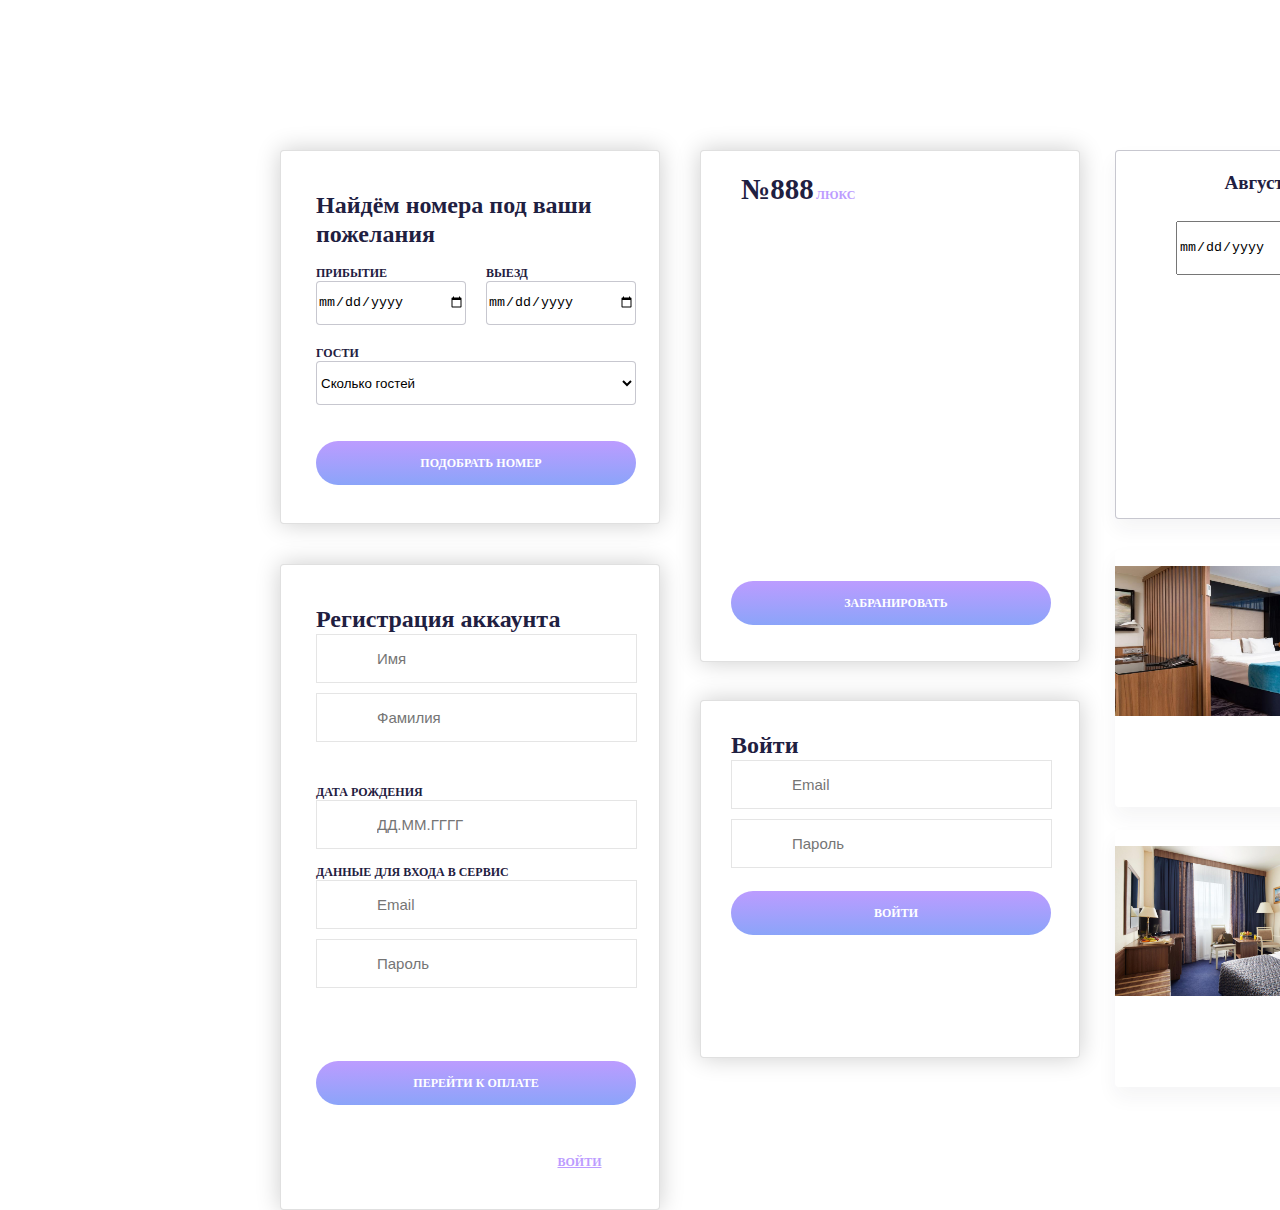
==== index.html @ bada828a "add first block" ====
<!DOCTYPE html>
<html lang="en">
<head>
    <meta charset="UTF-8">
    <link rel="stylesheet" href="index.css">
    <meta http-equiv="X-UA-Compatible" content="IE=edge">
    <meta name="viewport" content="width=device-width, initial-scale=1.0">
    <title>Document</title>
</head>
<body>
    <header>
    </header>
    <main>
        <div class="Group"> 
            <div class="Text">Найдём номера под ваши пожелания
                <div class="block_for_button2">
                    <div><p><a href="#" class="link-button1">ПОДОБРАТЬ НОМЕР</a></p></div>
                </div>    
                <div>
                    <label class="slcts_wrd1" for="web">прибытие</label>
                    <input class="clndr1" type="date" name="Date" id="davaToday">
                </div>
                <div>
                    <label class="slcts_wrd2" for="web">выезд</label>
                    <input class="clndr2" type="date" name="Date" id="davaToday">
                </div>

                <label class="slcts_wrd" for="web">гости</label>
                    <select class="slct1" name="family" id="family">
                        <option>Сколько гостей</option>
                     <option value="Взрослые">Взрослые</option>
                     <option value="Дети">Дети</option>
                     <option value="Младенцы">Младенцы</option>
                    </select>
                
                   
               
            </div>       
        </div>
        <div class="Group2"> 
            <div class="Text">Регистрация аккаунта
                <div class="form-block">
                    <form action="" method="GET">
                        <input type="text" class="input__txt" name="name" placeholder="Имя">
                        <input type="text" class="input__txt" name="surname" placeholder="Фамилия">
                        
                    <div class="Text2">ДАТА РОЖДЕНИЯ                        
                        <input type="text" class="input__txt" name="subject" placeholder="ДД.ММ.ГГГГ">
                    </div>
                    <div class="Text3">ДАННЫЕ ДЛЯ ВХОДА В СЕРВИС
                        <input type="email" class="input__txt" name="email" placeholder="Email">
                        <input type="password" class="input__txt" name="password" placeholder="Пароль">
                    </div>
                    </form>
                </div>
                <div class="block_for_button">
                    <div><p><a href="#" class="link-button">ПЕРЕЙТИ К ОПЛАТЕ</a></p>
                </div>   
                </div>
                    <div><p><a href="#" class="login-button">ВОЙТИ</a></p>
                </div>
            </div>
        </div>           
        
        <div class="Group3">
            <div class="Text4">№888 
                
            </div>
            <div class="mini-text">люкс
            </div>
            <div class="block_for_button3">
                <div><p><a  href="#" class="link-button2">ЗАБРАНИРОВАТЬ</a></p></div>
            </div>
        </div>
        
        <div class="Group4">
            <div class="Text5">Войти
                <div>
                    <input type="email" class="input__txt" name="email" placeholder="Email">
                        <input type="password" class="input__txt" name="password" placeholder="Пароль">
                </div>
            </div>
            <div class="block_for_button4">
                <div><p><a href="#" class="link-button3">ВОЙТИ</a></p></div>
            </div>
        </div>

        <div class="Group5">
            <div class="Text6">Август 2019
                <div>
                    <input class="clndr" type="date" name="Date" id="davaToday">
                </div>
            </div>
        </div>

        <div class="Group6">
        <p><img class="img1" src="img/room-business_002.788c4c20502cae038e66e118c369e7b7.jpg"></p>
        </div>
       
        <div class="Group7">
            <p><img class="img2" src="img/766835351_WxH.jpg"></p>
        </div>
    </main>
</body>
</html> 
</em>
---- index.css ----
.Group {
    position: absolute;
width: 380px;
height: 374px;
left: 280px;
top: 150px;

background: #FFFFFF;
border: 1px solid rgba(0, 0, 0, 0.12);
box-sizing: border-box;
box-shadow: 0px 0px 25px rgba(0, 0, 0, 0.2);
border-radius: 4px;
}

.Text{
    position: absolute;
width: 320px;
height: 59px;
left: 35px;
top: 40px;

font-family: Montserrat;
font-style: normal;
font-weight: bold;
font-size: 24px;
line-height: 29px;

/* Dark 100% */

color: #1F2041;
}
.link-button{  
    position: absolute;
    width: 320px;
    height: 28px;
    left: 0px;
    top: 15px;
    
    font-family: 'Montserrat';
    font-style: normal;
    font-weight: 700;
    font-size: 12px;
    line-height: 15px;
    /* identical to box height */
    
    text-align: center;
    text-transform: uppercase;
    text-decoration: none;
    
    color: #ffffff;
    
}
.Group2{
    position: absolute;
width: 380px;
height: 646px;
left: 280px;
top: 564px;

background: #FFFFFF;
border: 1px solid rgba(0, 0, 0, 0.12);
box-sizing: border-box;
box-shadow: 0px 0px 25px rgba(0, 0, 0, 0.2);
border-radius: 4px;
}
.input__txt{
    width: 100; margin-bottom: 10px; padding: 15px 60px; border: 1px solid #e5e5e5;
    font-size: 15px; color: #413d4b; outline: none;
}
.Text2{
    position: absolute;
width: 118px;
height: 15px;
left: 0px;
top: 180px;

font-family: Montserrat;
font-style: normal;
font-weight: bold;
font-size: 12px;
line-height: 15px;
/* identical to box height */

text-transform: uppercase;

/* Dark 100% */

color: #1F2041;
}
.Text3 {
    position: absolute;
width: 211px;
height: 15px;
left: 0px;
top: 260px;

font-family: Montserrat;
font-style: normal;
font-weight: bold;
font-size: 12px;
line-height: 15px;
/* identical to box height */

text-transform: uppercase;

/* Dark 100% */

color: #1F2041;
}

.Group3{
    position: absolute;
width: 380px;
height: 512px;
left: 700px;
top: 150px;

background: #FFFFFF;
border: 1px solid rgba(0, 0, 0, 0.12);
box-sizing: border-box;
box-shadow: 0px 0px 25px rgba(0, 0, 0, 0.2);
border-radius: 4px;
}

.Group4{
    position: absolute;
    width: 380px;
    height: 358px;
    left: 700px;
    top: 700px;
    
    background: #FFFFFF;
    border: 1px solid rgba(0, 0, 0, 0.12);
    box-sizing: border-box;
    box-shadow: 0px 0px 25px rgba(0, 0, 0, 0.2);
    border-radius: 4px;
}

.Group5{
    position: absolute;
width: 320px;
height: 369px;
left: 1115px;
top: 150px;

background: #FFFFFF;
border: 1px solid rgba(31, 32, 65, 0.25);
box-sizing: border-box;
box-shadow: 0px 10px 20px rgba(31, 32, 65, 0.05);
border-radius: 4px;
}

.Group6{
    position: absolute;
width: 270px;
height: 257px;
left: 1115px;
top: 550px;

background: #FFFFFF;
box-shadow: 0px 10px 20px rgba(31, 32, 65, 0.05);
border-radius: 4px;
}

.Group7{
    position: absolute;
width: 270px;
height: 257px;
left: 1115px;
top: 830px;

background: #FFFFFF;
box-shadow: 0px 10px 20px rgba(31, 32, 65, 0.05);
border-radius: 4px;
}
.link-button1{
    position: absolute;
width: 330px;
height: 28px;
left: 0px;
top: 15px;

font-family: Montserrat;
font-style: normal;
font-weight: bold;
font-size: 12px;
line-height: 15px;
/* identical to box height */

text-align: center;
text-transform: uppercase;
text-decoration: none;

color: #ffffff;

}
.login-button{
    position: absolute;
width: 47px;
height: 15px;
left: 240px;
top: 550px;

font-family: Montserrat;
font-style: normal;
font-weight: bold;
font-size: 12px;
line-height: 15px;
/* identical to box height */

text-align: center;
text-transform: uppercase;

/* Primary Color */

color: #BC9CFF;

}
.Text4{
    position: absolute;
width: 69px;
height: 30px;
left: 40px;
top: 30px;

font-family: Montserrat;
font-style: normal;
font-weight: bold;
font-size: 29px;
line-height: 17px;

/* Dark 100% */

color: #1F2041;
}
.mini-text{
    position: absolute;
width: 41px;
height: 15px;
left: 115px;
top: 37px;

font-family: Montserrat;
font-style: normal;
font-weight: bold;
font-size: 12px;
line-height: 15px;
/* identical to box height */

text-transform: uppercase;

/* Primary Color */

color: #BC9CFF;

}
.Text5{
    position: absolute;
width: 320px;
height: 30px;
left: 30px;
top: 30px;

font-family: Montserrat;
font-style: normal;
font-weight: bold;
font-size: 24px;
line-height: 29px;
/* identical to box height */


/* Dark 100% */

color: #1F2041;
}
.Text6{
    position: absolute;
width: 119px;
height: 24px;
left: 100px;
top: 20px;

font-family: Montserrat;
font-style: normal;
font-weight: bold;
font-size: 19px;
line-height: 23px;
/* identical to box height */

text-align: center;

/* Dark 100% */

color: #1F2041;

}
.img1{
    position: absolute;
width: 270px;
height: 150px;
}
.img2{
    position: absolute;
    width:270px ;
    height: 150px;
}
.block_for_button{
    position: absolute;
width: 320px;
height: 44px;
left: 0px;
top: 456px;

/* Primary Gradient */

background: linear-gradient(180deg, #BC9CFF 0%, #8BA4F9 100%);
border-radius: 22px;
}
.block_for_button2{
    position: absolute;
width: 320px;
height: 44px;
left: 0px;
top: 250px;

/* Primary Gradient */

background: linear-gradient(180deg, #BC9CFF 0%, #8BA4F9 100%);
border-radius: 22px;
}
.block_for_button3{
    position: absolute;
width: 320px;
height: 44px;
left: 30px;
top: 430px;

/* Primary Gradient */

background: linear-gradient(180deg, #BC9CFF 0%, #8BA4F9 100%);
border-radius: 22px;
}
.block_for_button4{
    position: absolute;
width: 320px;
height: 44px;
left: 30px;
top: 190px;

/* Primary Gradient */

background: linear-gradient(180deg, #BC9CFF 0%, #8BA4F9 100%);
border-radius: 22px;
}
.link-button2{
    position: absolute;
width: 330px;
height: 28px;
left: 0px;
top: 15px;

font-family: 'Montserrat';
font-style: normal;
font-weight: 700;
font-size: 12px;
line-height: 15px;
/* identical to box height */

text-align: center;
text-transform: uppercase;
text-decoration: none;

color: #ffffff;
}
.link-button3{
    position: absolute;
    width: 330px;
    height: 28px;
    left: 0px;
    top: 15px;
    
    font-family: 'Montserrat';
    font-style: normal;
    font-weight: 700;
    font-size: 12px;
    line-height: 15px;
    /* identical to box height */
    
    text-align: center;
    text-transform: uppercase;
    text-decoration: none;
    
    color: #ffffff;

}
.clndr{
    position: absolute;
    width: 200px;
    height: 50px;
    left: -40px;
    top: 50px;
}
 
.slct1{
    position: absolute;
width: 320px;
height: 44px;
left: 0px;
top: 170px;

background: #FFFFFF;
/* Dark 25% */

border: 1px solid rgba(31, 32, 65, 0.25);
box-sizing: border-box;
border-radius: 4px;
}
.slcts_wrd{
    position: absolute;
width: 43px;
height: 15px;
left: 0px;
top: 155px;

font-family: 'Montserrat';
font-style: normal;
font-weight: 700;
font-size: 12px;
line-height: 15px;
/* identical to box height */

text-transform: uppercase;

/* Dark 100% */

color: #1F2041;

}

.clndr1{
    position: absolute;
width: 150px;
height: 44px;
left: 0px;
top: 90px;

background: #FFFFFF;
/* Dark 25% */

border: 1px solid rgba(31, 32, 65, 0.25);
box-sizing: border-box;
border-radius: 4px;
}
.clndr2{
    position: absolute;
width: 150px;
height: 44px;
left: 170px;
top: 90px;

background: #FFFFFF;
/* Dark 25% */

border: 1px solid rgba(31, 32, 65, 0.25);
box-sizing: border-box;
border-radius: 4px;
}

.slcts_wrd1{
    position: absolute;
    width: 83px;
    height: 15px;
    left: 0px;
    top: 75px;
    
    font-family: 'Montserrat';
    font-style: normal;
    font-weight: 700;
    font-size: 12px;
    line-height: 15px;
    /* identical to box height */
    
    text-transform: uppercase;
    
    /* Dark 100% */
    
    color: #1F2041;
    
}
.slcts_wrd2{
    position: absolute;
    width: 83px;
    height: 15px;
    left: 170px;
    top: 75px;
    
    font-family: 'Montserrat';
    font-style: normal;
    font-weight: 700;
    font-size: 12px;
    line-height: 15px;
    /* identical to box height */
    
    text-transform: uppercase;
    
    /* Dark 100% */
    
    color: #1F2041;
    
}
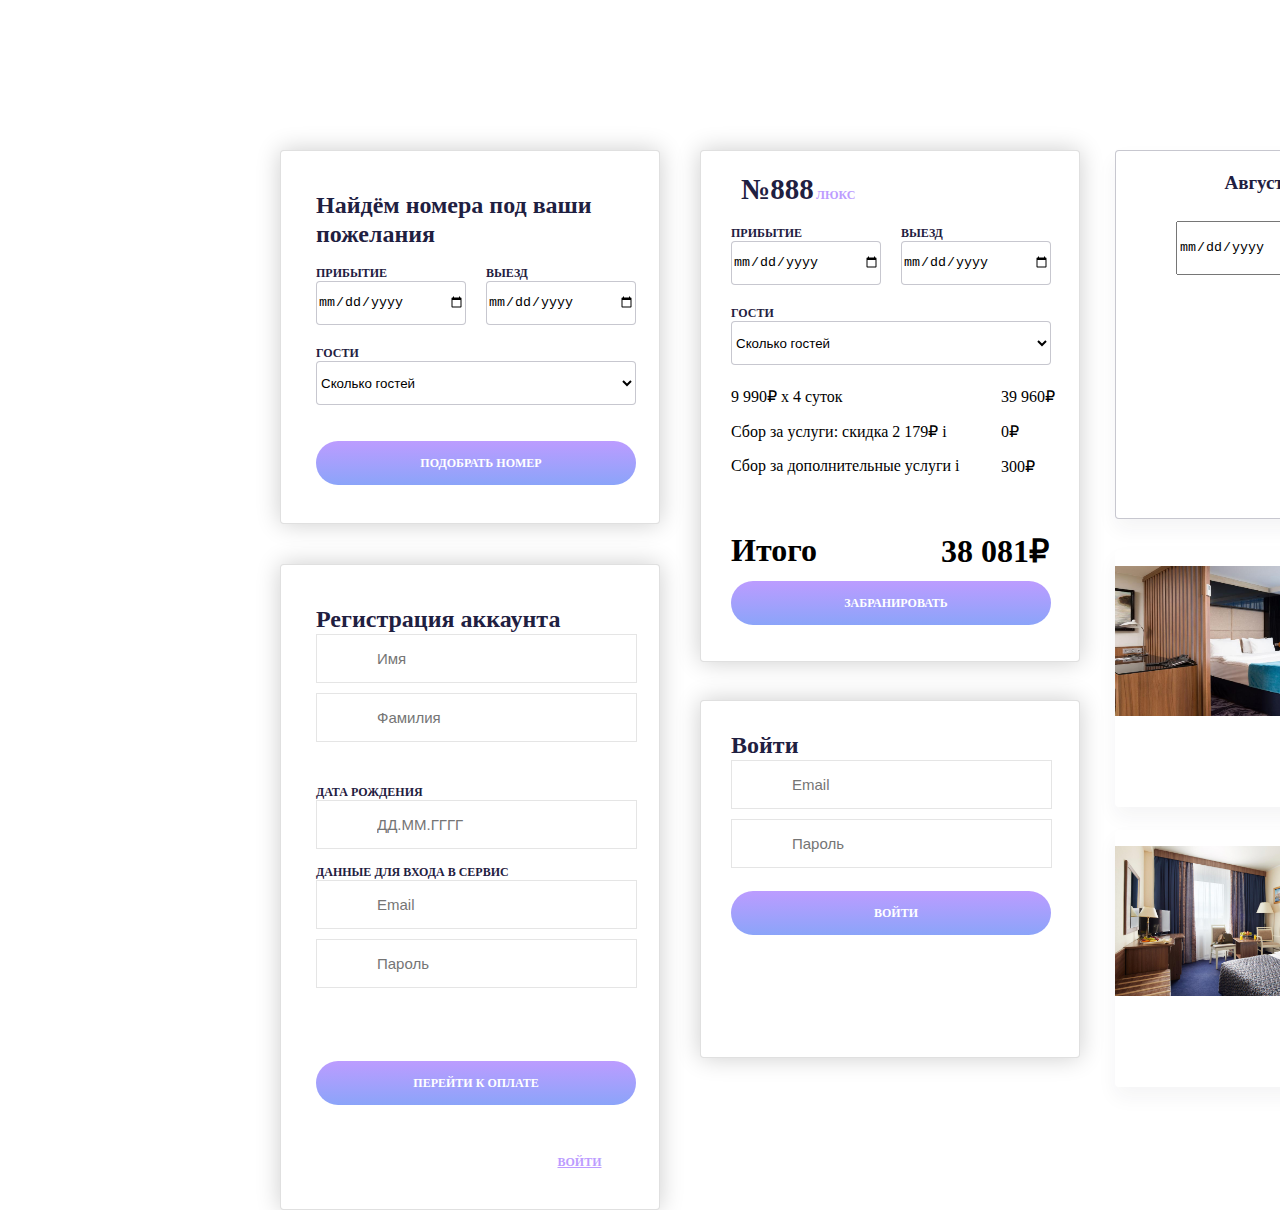
==== commit 615b463a: "add group3" ====
--- a/index.html
+++ b/index.html
@@ -64,11 +64,34 @@
         
         <div class="Group3">
             <div class="Text4">№888 
-                
             </div>
             <div class="mini-text">люкс
             </div>
+            <label class="slcts_wrd3" for="web">прибытие</label>
+            <input class="clndr3" type="date" name="Date" id="davaToday">
+            <label class="slcts_wrd4" for="web">выезд</label>
+            <input class="clndr4" type="date" name="Date" id="davaToday">
+            <label class="slcts_wrd5" for="web">гости</label>
+                    <select class="slct2" name="family" id="family">
+                        <option>Сколько гостей</option>
+                     <option value="Взрослые">Взрослые</option>
+                     <option value="Дети">Дети</option>
+                     <option value="Младенцы">Младенцы</option>
+                    </select>
+                    <div class="p1">
+                        <p>9 990₽ х 4 суток</p>           
+                        <p>Сбор за услуги: скидка 2 179₽ i</p>
+                        <p>Сбор за дополнительные услуги i</p>
+                    </div>
+                    <div class="p2">
+                        <p>39 960₽</p>
+                        <p>0₽</p>
+                        <p>300₽</p>
+                    </div>
+                    <h1 class="h1">Итого</h1><h1 class="h2">38 081₽</h1>
             <div class="block_for_button3">
+
+                
                 <div><p><a  href="#" class="link-button2">ЗАБРАНИРОВАТЬ</a></p></div>
             </div>
         </div>
--- a/index.css
+++ b/index.css
@@ -507,4 +507,135 @@
     
     color: #1F2041;
     
+}
+.clndr3{
+    position: absolute;
+    width: 150px;
+    height: 44px;
+    left: 30px;
+    top: 90px;
+    
+    background: #FFFFFF;
+    /* Dark 25% */
+    
+    border: 1px solid rgba(31, 32, 65, 0.25);
+    box-sizing: border-box;
+    border-radius: 4px; 
+}
+.slcts_wrd3{
+    position: absolute;
+    width: 83px;
+    height: 15px;
+    left: 30px;
+    top: 75px;
+    
+    font-family: 'Montserrat';
+    font-style: normal;
+    font-weight: 700;
+    font-size: 12px;
+    line-height: 15px;
+    /* identical to box height */
+    
+    text-transform: uppercase;
+    
+    /* Dark 100% */
+    
+    color: #1F2041;
+    
+}
+.clndr4{
+    position: absolute;
+width: 150px;
+height: 44px;
+left: 200px;
+top: 90px;
+
+background: #FFFFFF;
+/* Dark 25% */
+
+border: 1px solid rgba(31, 32, 65, 0.25);
+box-sizing: border-box;
+border-radius: 4px;
+}
+.slcts_wrd4{
+    position: absolute;
+    width: 83px;
+    height: 15px;
+    left: 200px;
+    top: 75px;
+    
+    font-family: 'Montserrat';
+    font-style: normal;
+    font-weight: 700;
+    font-size: 12px;
+    line-height: 15px;
+    /* identical to box height */
+    
+    text-transform: uppercase;
+    
+    /* Dark 100% */
+    
+    color: #1F2041;
+}
+.slct2{
+    position: absolute;
+    width: 320px;
+    height: 44px;
+    left: 30px;
+    top: 170px;
+    
+    background: #FFFFFF;
+    /* Dark 25% */
+    
+    border: 1px solid rgba(31, 32, 65, 0.25);
+    box-sizing: border-box;
+    border-radius: 4px;
+}
+.slcts_wrd5{
+    position: absolute;
+    width: 43px;
+    height: 15px;
+    left: 30px;
+    top: 155px;
+    
+    font-family: 'Montserrat';
+    font-style: normal;
+    font-weight: 700;
+    font-size: 12px;
+    line-height: 15px;
+    /* identical to box height */
+    
+    text-transform: uppercase;
+    
+    /* Dark 100% */
+    
+    color: #1F2041;  
+}
+.p1{
+    position: absolute;
+    width: px;
+    height: 1px;
+    left: 30px;
+    top: 220px;
+}
+.p2{
+    position: absolute;
+    width: px;
+    height: 1px;
+    left: 300px;
+    top: 220px;
+}
+.h1{
+    position: absolute;
+    width: px;
+    height: 1px;
+    left: 30px;
+    top: 360px;
+}
+.h2{
+    position: absolute;
+    width: px;
+    height: 1px;
+    left: 240px;
+    top: 360px;
 }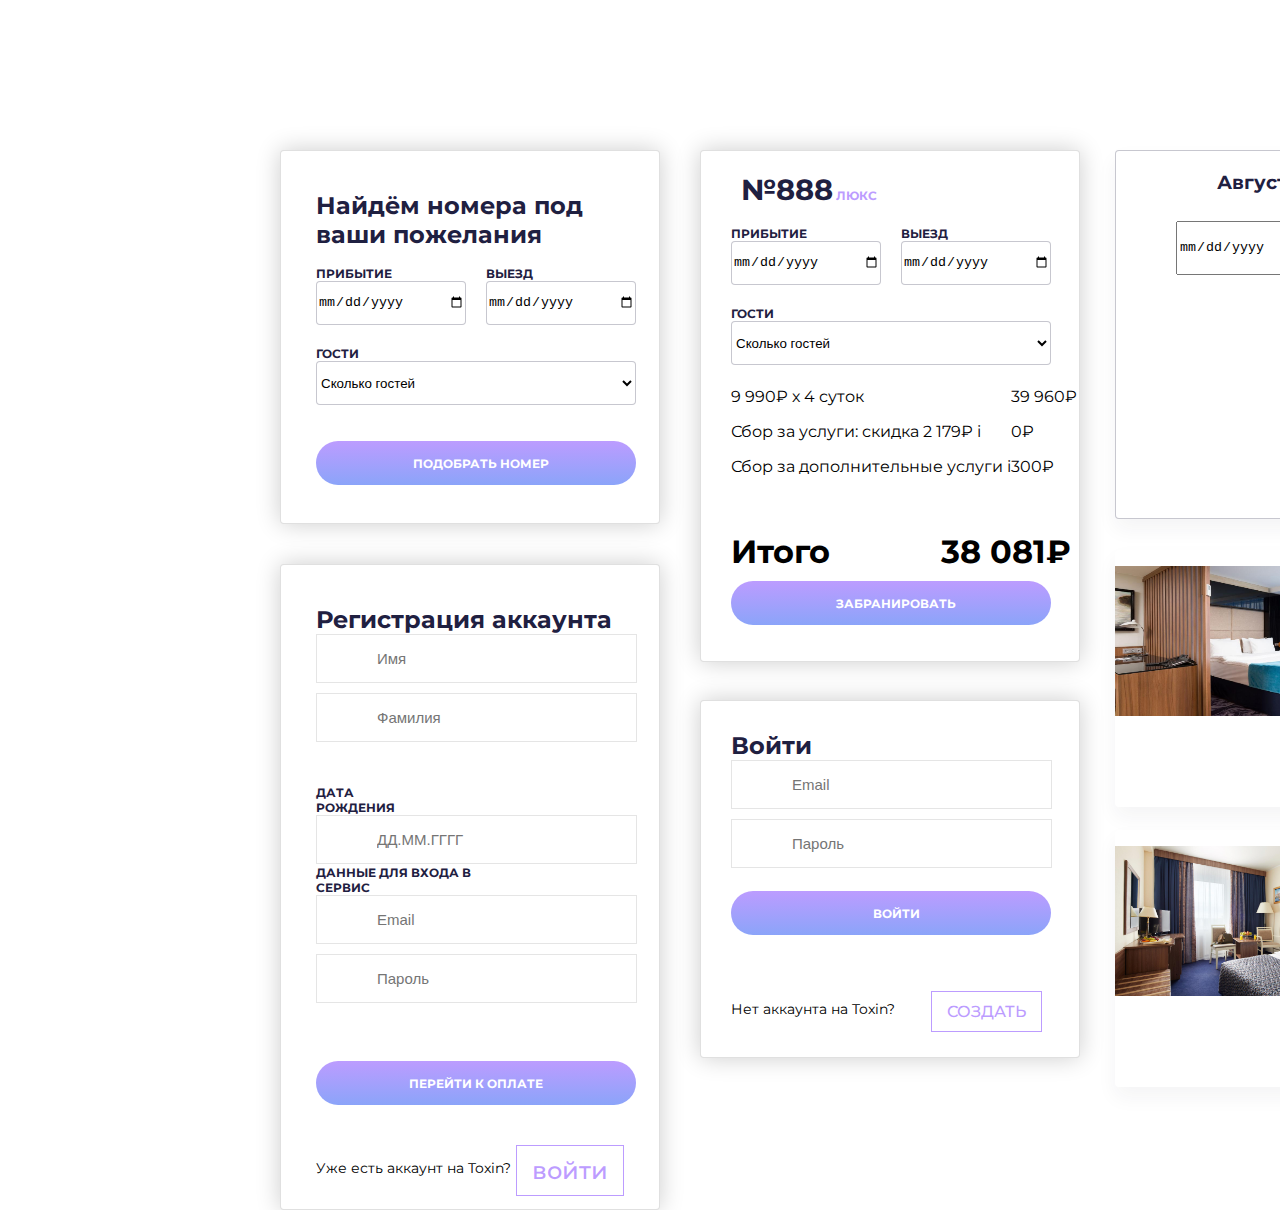
==== commit 86656c5a: "add font-family and buttons" ====
--- a/index.html
+++ b/index.html
@@ -4,6 +4,9 @@
     <meta charset="UTF-8">
     <link rel="stylesheet" href="index.css">
     <meta http-equiv="X-UA-Compatible" content="IE=edge">
+    <link rel="preconnect" href="https://fonts.googleapis.com">
+<link rel="preconnect" href="https://fonts.gstatic.com" crossorigin>
+<link href="https://fonts.googleapis.com/css2?family=Montserrat:ital,wght@0,200;0,400;0,600;1,200&display=swap" rel="stylesheet">
     <meta name="viewport" content="width=device-width, initial-scale=1.0">
     <title>Document</title>
 </head>
@@ -57,8 +60,9 @@
                     <div><p><a href="#" class="link-button">ПЕРЕЙТИ К ОПЛАТЕ</a></p>
                 </div>   
                 </div>
-                    <div><p><a href="#" class="login-button">ВОЙТИ</a></p>
-                </div>
+                    
+                <div><p><a href="#" class="login-button">войти</a></p></div>
+                <p class="Text7">Уже есть аккаунт на Toxin?</p>
             </div>
         </div>           
         
@@ -105,6 +109,9 @@
             </div>
             <div class="block_for_button4">
                 <div><p><a href="#" class="link-button3">ВОЙТИ</a></p></div>
+                
+                <div><p><a href="#" class="login-button2">СОЗДАТЬ</a></p></div>
+                <p class="Text8">Нет аккаунта на Toxin?</p>
             </div>
         </div>
 
--- a/index.css
+++ b/index.css
@@ -195,25 +195,9 @@
 
 }
 .login-button{
-    position: absolute;
-width: 47px;
-height: 15px;
-left: 240px;
-top: 550px;
-
-font-family: Montserrat;
-font-style: normal;
-font-weight: bold;
-font-size: 12px;
-line-height: 15px;
-/* identical to box height */
-
-text-align: center;
-text-transform: uppercase;
-
-/* Primary Color */
-
-color: #BC9CFF;
+    position: absolute; top: 540px; left: 200px; display: inline-block; padding: 10px 15px; font-weight: 500;
+    font-family: 'Montserrat'; text-decoration: none; 
+    border: 1px solid #BC9CFF; color: #BC9CFF;
 
 }
 .Text4{
@@ -237,7 +221,7 @@
     position: absolute;
 width: 41px;
 height: 15px;
-left: 115px;
+left: 135px;
 top: 37px;
 
 font-family: Montserrat;
@@ -617,13 +601,17 @@
     height: 1px;
     left: 30px;
     top: 220px;
+
+    font-family: 'Montserrat';
 }
 .p2{
     position: absolute;
     width: px;
     height: 1px;
-    left: 300px;
+    left: 310px;
     top: 220px;
+
+    font-family: 'Montserrat';
 }
 .h1{
     position: absolute;
@@ -631,6 +619,8 @@
     height: 1px;
     left: 30px;
     top: 360px;
+
+    font-family: 'Montserrat';
 }
 .h2{
     position: absolute;
@@ -638,4 +628,50 @@
     height: 1px;
     left: 240px;
     top: 360px;
+
+    font-family: 'Montserrat';
+}
+.Text7{
+    position: absolute;
+width: px;
+height: 18px;
+left: 0px;
+top: 540px;
+
+font-family: 'Montserrat';
+font-style: normal;
+font-weight: 400;
+font-size: 14px;
+line-height: 18px;
+/* identical to box height, or 129% */
+
+display: flex;
+align-items: center;
+text-align: center;
+
+color: #000000;
+}
+.login-button2{
+    position: absolute; top: 100px; left: 200px; display: inline-block; padding: 10px 15px; font-weight: 500;
+    font-family: 'Montserrat'; text-decoration: none; border: 1px solid #BC9CFF; color: #BC9CFF;
+}
+.Text8{
+    position: absolute;
+width: 164px;
+height: 18px;
+left: 0px;
+top: 95px;
+
+font-family: 'Montserrat';
+font-style: normal;
+font-weight: 400;
+font-size: 14px;
+line-height: 18px;
+/* identical to box height, or 129% */
+
+display: flex;
+align-items: center;
+
+color: #000000;
+
 }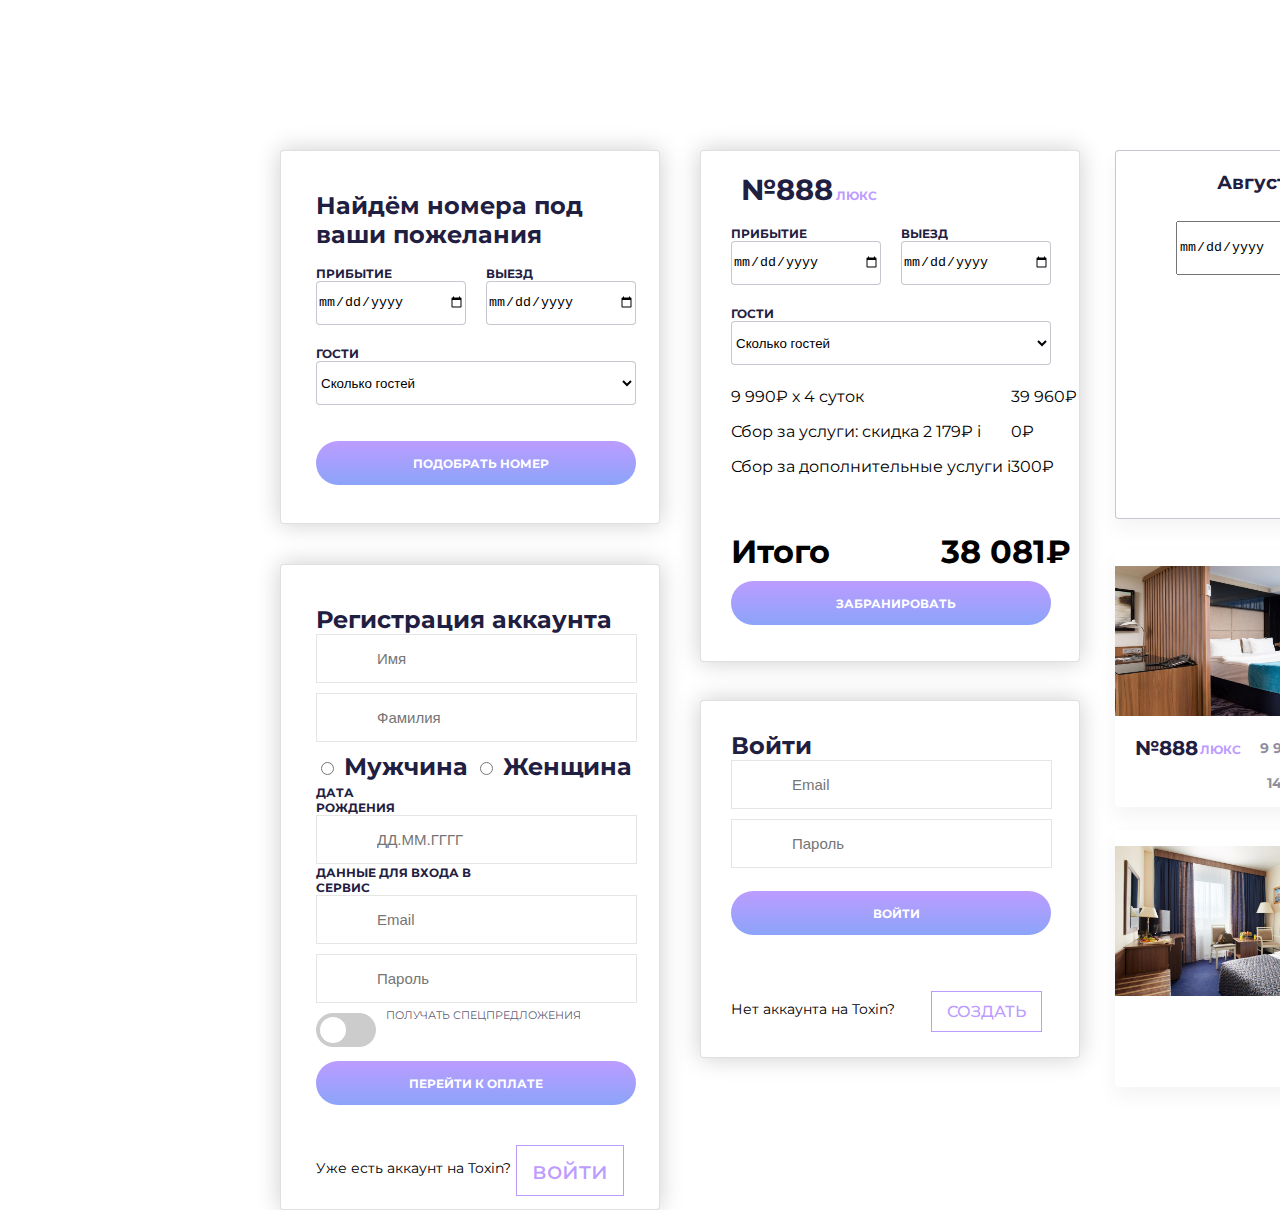
==== commit 3a7a4d60: "add reaio, toggle buttons" ====
--- a/index.html
+++ b/index.html
@@ -46,13 +46,28 @@
                     <form action="" method="GET">
                         <input type="text" class="input__txt" name="name" placeholder="Имя">
                         <input type="text" class="input__txt" name="surname" placeholder="Фамилия">
-                        
+                        <form>
+                            <div>
+                                <input type="radio" id="contactChoice1"
+                                name="contact" value="Male">
+                               <label for="contactChoice1">Мужчина</label>
+                           
+                               <input type="radio" id="contactChoice2"
+                                name="contact" value="Female">
+                               <label for="contactChoice2">Женщина</label>
+                            </div>
+                        </form>
                     <div class="Text2">ДАТА РОЖДЕНИЯ                        
                         <input type="text" class="input__txt" name="subject" placeholder="ДД.ММ.ГГГГ">
                     </div>
                     <div class="Text3">ДАННЫЕ ДЛЯ ВХОДА В СЕРВИС
                         <input type="email" class="input__txt" name="email" placeholder="Email">
                         <input type="password" class="input__txt" name="password" placeholder="Пароль">
+                        <label class="switch">
+                            <input type="checkbox">
+                            <span class="slider round"></span>
+                          </label>
+                          <p class="Text9">Получать спецпредложения</p>
                     </div>
                     </form>
                 </div>
@@ -125,7 +140,12 @@
 
         <div class="Group6">
         <p><img class="img1" src="img/room-business_002.788c4c20502cae038e66e118c369e7b7.jpg"></p>
+        <div>
+            <p class="pp">№888</p> <p class="mini-text2">люкс</p>
+            <p class="pp1">9 990₽ в сутки</p> <p class="pp2">145 Отзывов</p>
         </div>
+    </div>
+
        
         <div class="Group7">
             <p><img class="img2" src="img/766835351_WxH.jpg"></p>
--- a/index.css
+++ b/index.css
@@ -674,4 +674,160 @@
 
 color: #000000;
 
+}
+.switch {
+    position: relative;
+    display: inline-block;
+    width: 60px;
+    height: 34px;
+  }
+  
+  /* Hide default HTML checkbox */
+  .switch input {
+    opacity: 0;
+    width: 0;
+    height: 0;
+  }
+  
+  /* The slider */
+  .slider {
+    position: absolute;
+    cursor: pointer;
+    top: 0;
+    left: 0;
+    right: 0;
+    bottom: 0;
+    background-color: #ccc;
+    -webkit-transition: .4s;
+    transition: .4s;
+  }
+  
+  .slider:before {
+    position: absolute;
+    content: "";
+    height: 26px;
+    width: 26px;
+    left: 4px;
+    bottom: 4px;
+    background-color: #ffffff;
+    -webkit-transition: .4s;
+    transition: .4s;
+  }
+  
+  input:checked + .slider {
+    background-color: #BC9CFF;
+  }
+  
+  input:focus + .slider {
+   
+    box-shadow: 0 0 1px #BC9CFF ;
+    
+  }
+  
+  input:checked + .slider:before {
+    -webkit-transform: translateX(26px);
+    -ms-transform: translateX(26px);
+    transform: translateX(26px);
+  }
+  
+  /* Rounded sliders */
+  .slider.round {
+    border-radius: 34px;
+  }
+  
+  .slider.round:before {
+    border-radius: 50%;
+  }
+  .Text9{
+    position: absolute;
+    width: 210px;
+    height: 24px;
+    left: 70px;
+    top: 127px;
+    
+    font-family: 'Montserrat';
+    font-style: normal;
+    font-weight: 400;
+    font-size: 11px;
+    line-height: 24px;
+    /* identical to box height, or 171% */
+    
+    
+    /* Dark 75% */
+    
+    color: rgba(31, 32, 65, 0.75);
+    
+  }
+  .pp{
+    position: absolute;
+    width: 59px;
+    height: 24px;
+    left: 20px;
+    top: 170px;
+    
+    font-family: 'Montserrat';
+    font-style: normal;
+    font-weight: 700;
+    font-size: 20px;
+    line-height: 17px;
+    
+    /* Dark 100% */
+    
+    color: #1F2041;
+  }
+.mini-text2{  
+  position: absolute;
+width: 41px;
+height: 15px;
+left: 85px;
+top: 180px;
+
+font-family: 'Montserrat';
+font-style: normal;
+font-weight: 700;
+font-size: 12px;
+line-height: 15px;
+/* identical to box height */
+
+text-transform: uppercase;
+
+/* Primary Color */
+
+color: #BC9CFF;
+}
+.pp1{
+    position: absolute;
+width: px;
+height: 15px;
+left: 145px;
+top: 175px;
+
+font-family: 'Montserrat';
+font-style: normal;
+font-weight: 700;
+font-size: 14px;
+line-height: 18px;
+/* or 129% */
+
+color: rgba(31, 32, 65, 0.5);
+}
+.pp2{
+    position: absolute;
+width: px;
+height: 18px;
+left: 152px;
+top: 210px;
+
+font-family: 'Montserrat';
+font-style: normal;
+font-weight: 700;
+font-size: 14px;
+line-height: 18px;
+/* identical to box height, or 129% */
+
+text-align: right;
+
+/* Dark 50% */
+
+color: rgba(31, 32, 65, 0.5);
 }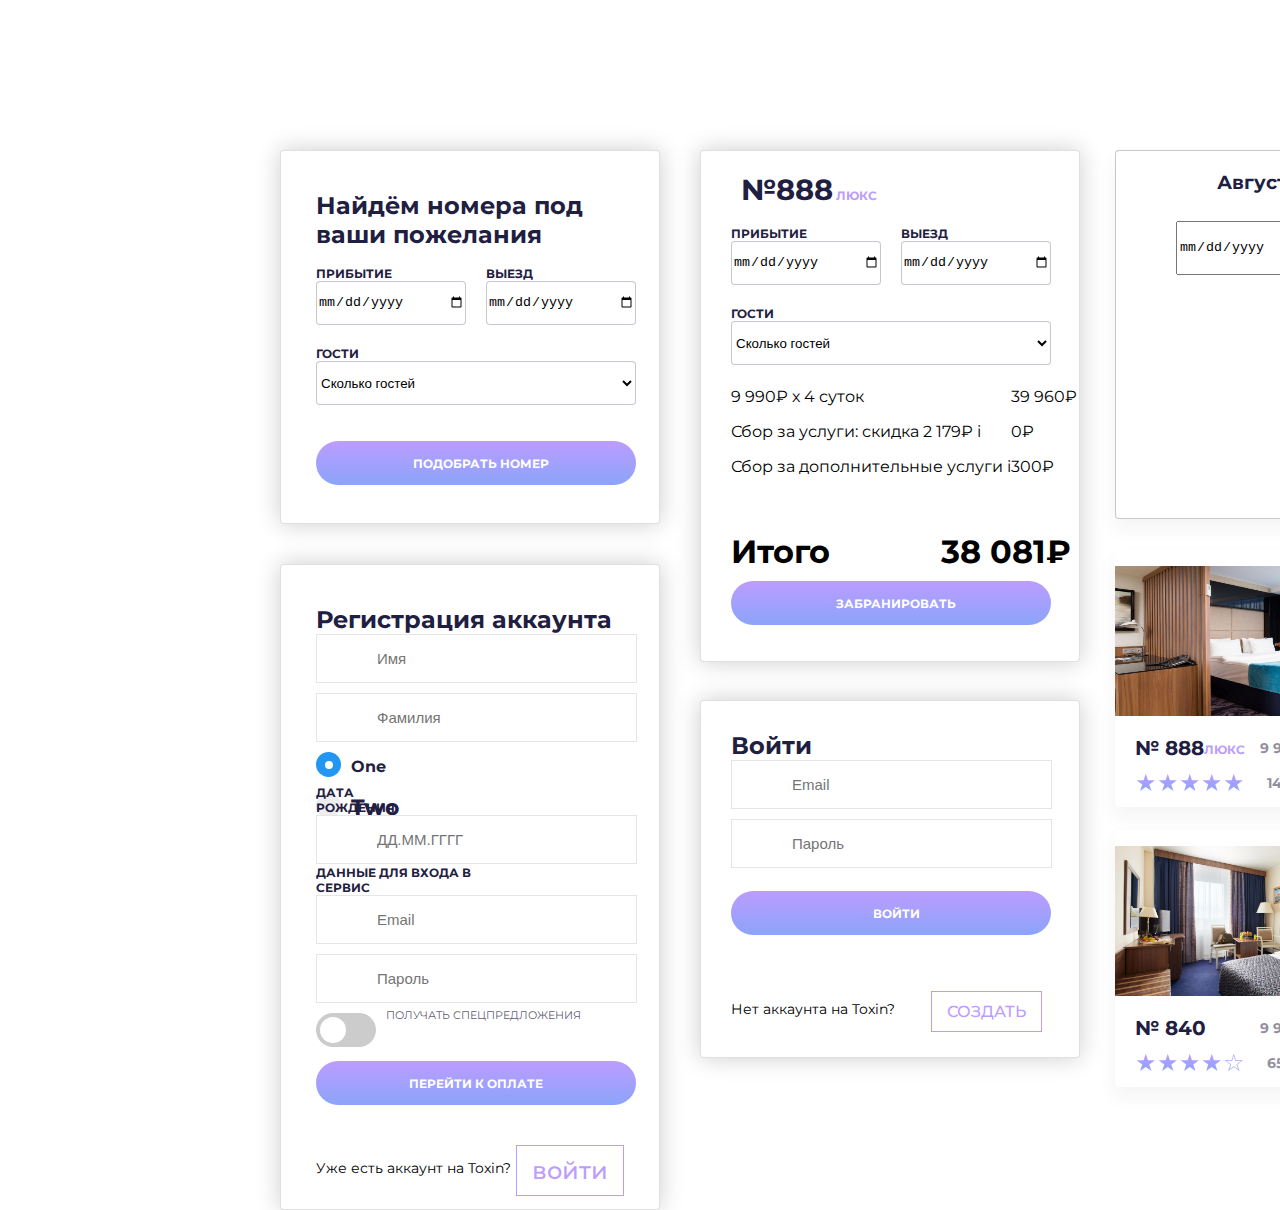
==== commit 768556b5: "add 6th and 7th blocks" ====
--- a/index.html
+++ b/index.html
@@ -7,6 +7,8 @@
     <link rel="preconnect" href="https://fonts.googleapis.com">
 <link rel="preconnect" href="https://fonts.gstatic.com" crossorigin>
 <link href="https://fonts.googleapis.com/css2?family=Montserrat:ital,wght@0,200;0,400;0,600;1,200&display=swap" rel="stylesheet">
+<link href="https://cdn.materialdesignicons.com/3.8.95/css/materialdesignicons.min.css"
+          rel="stylesheet">
     <meta name="viewport" content="width=device-width, initial-scale=1.0">
     <title>Document</title>
 </head>
@@ -22,10 +24,12 @@
                 <div>
                     <label class="slcts_wrd1" for="web">прибытие</label>
                     <input class="clndr1" type="date" name="Date" id="davaToday">
+                
                 </div>
                 <div>
                     <label class="slcts_wrd2" for="web">выезд</label>
                     <input class="clndr2" type="date" name="Date" id="davaToday">
+                
                 </div>
 
                 <label class="slcts_wrd" for="web">гости</label>
@@ -48,13 +52,16 @@
                         <input type="text" class="input__txt" name="surname" placeholder="Фамилия">
                         <form>
                             <div>
-                                <input type="radio" id="contactChoice1"
-                                name="contact" value="Male">
-                               <label for="contactChoice1">Мужчина</label>
-                           
-                               <input type="radio" id="contactChoice2"
-                                name="contact" value="Female">
-                               <label for="contactChoice2">Женщина</label>
+                                <label class="container">One
+                                    <input type="radio" checked="checked" name="radio">
+                                    <span class="checkmark"></span>
+                                </label>
+                            
+                                <label class="container1">Two
+                                    <input type="radio" name="radio">
+                                    <span class="checkmark1"></span>
+                                 </label>
+
                             </div>
                         </form>
                     <div class="Text2">ДАТА РОЖДЕНИЯ                        
@@ -141,14 +148,17 @@
         <div class="Group6">
         <p><img class="img1" src="img/room-business_002.788c4c20502cae038e66e118c369e7b7.jpg"></p>
         <div>
-            <p class="pp">№888</p> <p class="mini-text2">люкс</p>
-            <p class="pp1">9 990₽ в сутки</p> <p class="pp2">145 Отзывов</p>
+            <p class="pp">№ 888</p> <p class="mini-text2">люкс</p>
+            <p class="pp1">9 990₽ в сутки</p>
+            <p class="pp7">★★★★★</p> <p class="pp2">145 Отзывов</p>
         </div>
     </div>
 
        
         <div class="Group7">
             <p><img class="img2" src="img/766835351_WxH.jpg"></p>
+        <p class="pp3">№ 840</p> <p class="pp4">9 900₽ в сутки</p> 
+        <p class="pp5">★★★★☆</p> <p class="pp6">65 Отзывов</p>
         </div>
     </main>
 </body>
--- a/index.css
+++ b/index.css
@@ -760,7 +760,7 @@
   }
   .pp{
     position: absolute;
-    width: 59px;
+    width: px;
     height: 24px;
     left: 20px;
     top: 170px;
@@ -779,7 +779,7 @@
   position: absolute;
 width: 41px;
 height: 15px;
-left: 85px;
+left: 89px;
 top: 180px;
 
 font-family: 'Montserrat';
@@ -830,4 +830,237 @@
 /* Dark 50% */
 
 color: rgba(31, 32, 65, 0.5);
-}+}
+.pp3{
+    position: absolute;
+    width: px;
+    height: 24px;
+    left: 20px;
+    top: 170px;
+    
+    font-family: 'Montserrat';
+    font-style: normal;
+    font-weight: 700;
+    font-size: 20px;
+    line-height: 17px;
+    
+    /* Dark 100% */
+    
+    color: #1F2041;
+}
+.pp4{
+    position: absolute;
+    width: px;
+    height: 15px;
+    left: 145px;
+    top: 175px;
+    
+    font-family: 'Montserrat';
+    font-style: normal;
+    font-weight: 700;
+    font-size: 14px;
+    line-height: 18px;
+    /* or 129% */
+    
+    color: rgba(31, 32, 65, 0.5);
+}
+.pp5{
+    position: absolute;
+    width: px;
+    height: 18px;
+    left: 20px;
+    top: 200px;
+
+    font-family: 'Material Icons';
+font-style: normal;
+font-weight: 400;
+font-size: 24px;
+line-height: 20px;
+display: flex;
+align-items: center;
+text-align: center;
+
+/* Primary Gradient */
+
+background: linear-gradient(180deg, #BC9CFF 0%, #8BA4F9 100%);
+-webkit-background-clip: text;
+-webkit-text-fill-color: transparent;
+background-clip: text;
+text-fill-color: transparent;
+
+}
+.pp6{
+    position: absolute;
+    width: px;
+    height: 18px;
+    left: 152px;
+    top: 210px;
+    
+    font-family: 'Montserrat';
+    font-style: normal;
+    font-weight: 700;
+    font-size: 14px;
+    line-height: 18px;
+    /* identical to box height, or 129% */
+    
+    text-align: right;
+    
+    /* Dark 50% */
+    
+    color: rgba(31, 32, 65, 0.5);
+}
+.pp7{
+    position: absolute;
+    width: px;
+    height: 18px;
+    left: 20px;
+    top: 200px;
+
+    font-family: 'Material Icons';
+font-style: normal;
+font-weight: 400;
+font-size: 24px;
+line-height: 20px;
+display: flex;
+align-items: center;
+text-align: center;
+
+/* Primary Gradient */
+
+background: linear-gradient(180deg, #BC9CFF 0%, #8BA4F9 100%);
+-webkit-background-clip: text;
+-webkit-text-fill-color: transparent;
+background-clip: text;
+text-fill-color : transparent;
+}
+
+.container {
+    display: block;
+    position: relative;
+    padding-left: 35px;
+    margin-bottom: 12px;
+    cursor: pointer;
+    font-size: 16px;
+    -webkit-user-select: none;
+    -moz-user-select: none;
+    -ms-user-select: none;
+    user-select: none;
+  }
+  
+  /* Hide the browser's default radio button */
+  .container input {
+    position: absolute;
+    opacity: 0;
+    cursor: pointer;
+    height: 0;
+    width: 0;
+  }
+  
+  /* Create a custom radio button */
+  .checkmark {
+    position: absolute;
+    top: 0px;
+    left: 0px;
+    height: 25px;
+    width: 25px;
+    background-color: #eee;
+    border-radius: 50%;
+  }
+  
+  /* On mouse-over, add a grey background color */
+  .container:hover input ~ .checkmark {
+    background-color: #ccc;
+  }
+  
+  /* When the radio button is checked, add a blue background */
+  .container input:checked ~ .checkmark {
+    background-color: #2196F3;
+  }
+  
+  /* Create the indicator (the dot/circle - hidden when not checked) */
+  .checkmark:after {
+    content: "";
+    position: absolute;
+    display: none;
+  }
+  
+  /* Show the indicator (dot/circle) when checked */
+  .container input:checked ~ .checkmark:after {
+    display: block;
+  }
+  
+  /* Style the indicator (dot/circle) */
+  .container .checkmark:after {
+    top: 9px;
+    left: 9px;
+    width: 8px;
+    height: 8px;
+    border-radius: 50%;
+    background: white;
+  }
+  
+  
+  .container1 {
+    display: block;
+    position: relative;
+    padding-left: 35px;
+    margin-bottom: 12px;
+    cursor: pointer;
+    font-size: 22px;
+    -webkit-user-select: none;
+    -moz-user-select: none;
+    -ms-user-select: none;
+    user-select: none;
+  }
+  
+  /* Hide the browser's default radio button */
+  .container1 input {
+    position: absolute;
+    opacity: 0;
+    cursor: pointer;
+    height: 0;
+    width: 0;
+  }
+  
+  /* Create a custom radio button */
+  .checkmark1 {
+    position: absolute;
+    top: 0px;
+    left: 0px;
+    height: 25px;
+    width: 25px;
+    background-color: #eee;
+    border-radius: 50%;
+  }
+  
+  /* On mouse-over, add a grey background color */
+  .container1:hover input ~ .checkmark {
+    background-color: #ccc;
+  }
+  
+  /* When the radio button is checked, add a blue background */
+  .container1 input:checked ~ .checkmark {
+    background-color: #2196F3;
+  }
+  
+  /* Create the indicator (the dot/circle - hidden when not checked) */
+  .checkmark1:after {
+    content: "";
+    position: absolute;
+    display: none;
+  }
+  
+  /* Show the indicator (dot/circle) when checked */
+  .container1 input:checked ~ .checkmark:after {
+    display: block;
+  }
+  
+  /* Style the indicator (dot/circle) */
+  .container1 .checkmark:after {
+    top: 9px;
+    left: 9px;
+    width: 8px;
+    height: 8px;
+    border-radius: 50%;
+    background: white;
+  }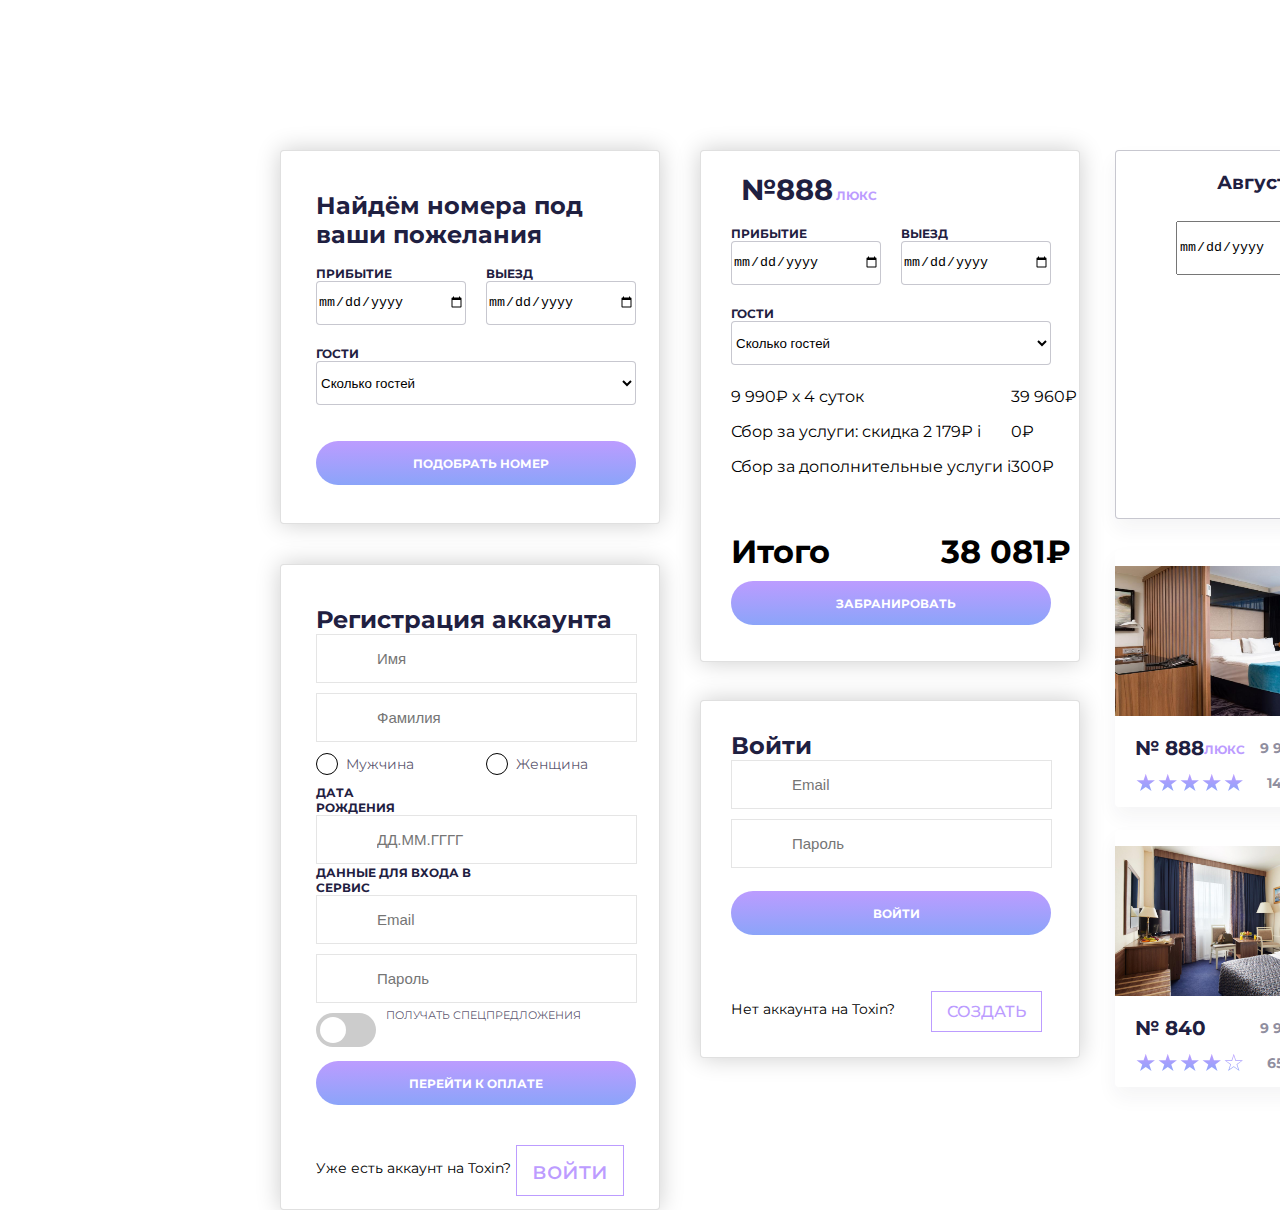
==== commit 06d7baee: "add radio buttons" ====
--- a/index.html
+++ b/index.html
@@ -52,15 +52,23 @@
                         <input type="text" class="input__txt" name="surname" placeholder="Фамилия">
                         <form>
                             <div>
-                                <label class="container">One
-                                    <input type="radio" checked="checked" name="radio">
-                                    <span class="checkmark"></span>
+                                <div class="">
+                                <label class="label">
+                                    <input type="radio" class="radio" name="name1">
+                                    <span class="fake"></span>
+                                    <span class="text"></span>
                                 </label>
-                            
-                                <label class="container1">Two
-                                    <input type="radio" name="radio">
-                                    <span class="checkmark1"></span>
-                                 </label>
+                                </div>
+                                <div class="pp8">                                
+                                <label class="label">
+                                    <input type="radio" class="radio" name="name1">
+                                    <span class="fake"></span>
+                                    <span class="text"></span>
+                                </label>
+                                </div>
+                                <p class="pp9">Мужчина</p>
+                                <p class="pp10">Женщина</p>
+                                
 
                             </div>
                         </form>
--- a/index.css
+++ b/index.css
@@ -934,133 +934,82 @@
 text-fill-color : transparent;
 }
 
-.container {
+.label{
+
+}
+.radio{
+    display: none;
+}
+.fake{
+    display: inline-block;
+    width: 20px;
+    height: 20px;
+    border: 1px solid black;
+    border-radius: 50%;
+}
+.fake::before{
+    content: "";
+    position: absolute;
+    top: px;
+    left: 3%;
+    transform: translate(-40%, 50%);
     display: block;
-    position: relative;
-    padding-left: 35px;
-    margin-bottom: 12px;
-    cursor: pointer;
-    font-size: 16px;
-    -webkit-user-select: none;
-    -moz-user-select: none;
-    -ms-user-select: none;
-    user-select: none;
-  }
-  
-  /* Hide the browser's default radio button */
-  .container input {
-    position: absolute;
+    width: 10px;
+    height: 10px;
+    background-color: #BC9CFF;
     opacity: 0;
-    cursor: pointer;
-    height: 0;
-    width: 0;
-  }
-  
-  /* Create a custom radio button */
-  .checkmark {
-    position: absolute;
-    top: 0px;
-    left: 0px;
-    height: 25px;
-    width: 25px;
-    background-color: #eee;
+    transition: .2s;
     border-radius: 50%;
-  }
-  
-  /* On mouse-over, add a grey background color */
-  .container:hover input ~ .checkmark {
-    background-color: #ccc;
-  }
-  
-  /* When the radio button is checked, add a blue background */
-  .container input:checked ~ .checkmark {
-    background-color: #2196F3;
-  }
-  
-  /* Create the indicator (the dot/circle - hidden when not checked) */
-  .checkmark:after {
-    content: "";
-    position: absolute;
-    display: none;
-  }
-  
-  /* Show the indicator (dot/circle) when checked */
-  .container input:checked ~ .checkmark:after {
-    display: block;
-  }
-  
-  /* Style the indicator (dot/circle) */
-  .container .checkmark:after {
-    top: 9px;
-    left: 9px;
-    width: 8px;
-    height: 8px;
-    border-radius: 50%;
-    background: white;
-  }
-  
-  
-  .container1 {
-    display: block;
-    position: relative;
-    padding-left: 35px;
-    margin-bottom: 12px;
-    cursor: pointer;
-    font-size: 22px;
-    -webkit-user-select: none;
-    -moz-user-select: none;
-    -ms-user-select: none;
-    user-select: none;
-  }
-  
-  /* Hide the browser's default radio button */
-  .container1 input {
-    position: absolute;
-    opacity: 0;
-    cursor: pointer;
-    height: 0;
-    width: 0;
-  }
-  
-  /* Create a custom radio button */
-  .checkmark1 {
-    position: absolute;
-    top: 0px;
-    left: 0px;
-    height: 25px;
-    width: 25px;
-    background-color: #eee;
-    border-radius: 50%;
-  }
-  
-  /* On mouse-over, add a grey background color */
-  .container1:hover input ~ .checkmark {
-    background-color: #ccc;
-  }
-  
-  /* When the radio button is checked, add a blue background */
-  .container1 input:checked ~ .checkmark {
-    background-color: #2196F3;
-  }
-  
-  /* Create the indicator (the dot/circle - hidden when not checked) */
-  .checkmark1:after {
-    content: "";
-    position: absolute;
-    display: none;
-  }
-  
-  /* Show the indicator (dot/circle) when checked */
-  .container1 input:checked ~ .checkmark:after {
-    display: block;
-  }
-  
-  /* Style the indicator (dot/circle) */
-  .container1 .checkmark:after {
-    top: 9px;
-    left: 9px;
-    width: 8px;
-    height: 8px;
-    border-radius: 50%;
-    background: white;
-  }+    
+}
+.radio:checked + .fake::before{
+    opacity: 1;
+}
+
+.pp8{
+    position: absolute;
+width: 340px;
+height: px;
+left: 170px;
+top: 147px;
+}
+.pp9{
+    position: absolute;
+width: 68px;
+height: 24px;
+left: 30px;
+top: 133px;
+
+font-family: 'Montserrat';
+font-style: normal;
+font-weight: 400;
+font-size: 14px;
+line-height: 24px;
+/* identical to box height, or 171% */
+
+
+/* Dark 75% */
+
+color: rgba(31, 32, 65, 0.75);
+
+}
+.pp10{
+    position: absolute;
+width: 68px;
+height: 24px;
+left: 200px;
+top: 133px;
+
+font-family: 'Montserrat';
+font-style: normal;
+font-weight: 400;
+font-size: 14px;
+line-height: 24px;
+/* identical to box height, or 171% */
+
+
+/* Dark 75% */
+
+color: rgba(31, 32, 65, 0.75);
+
+}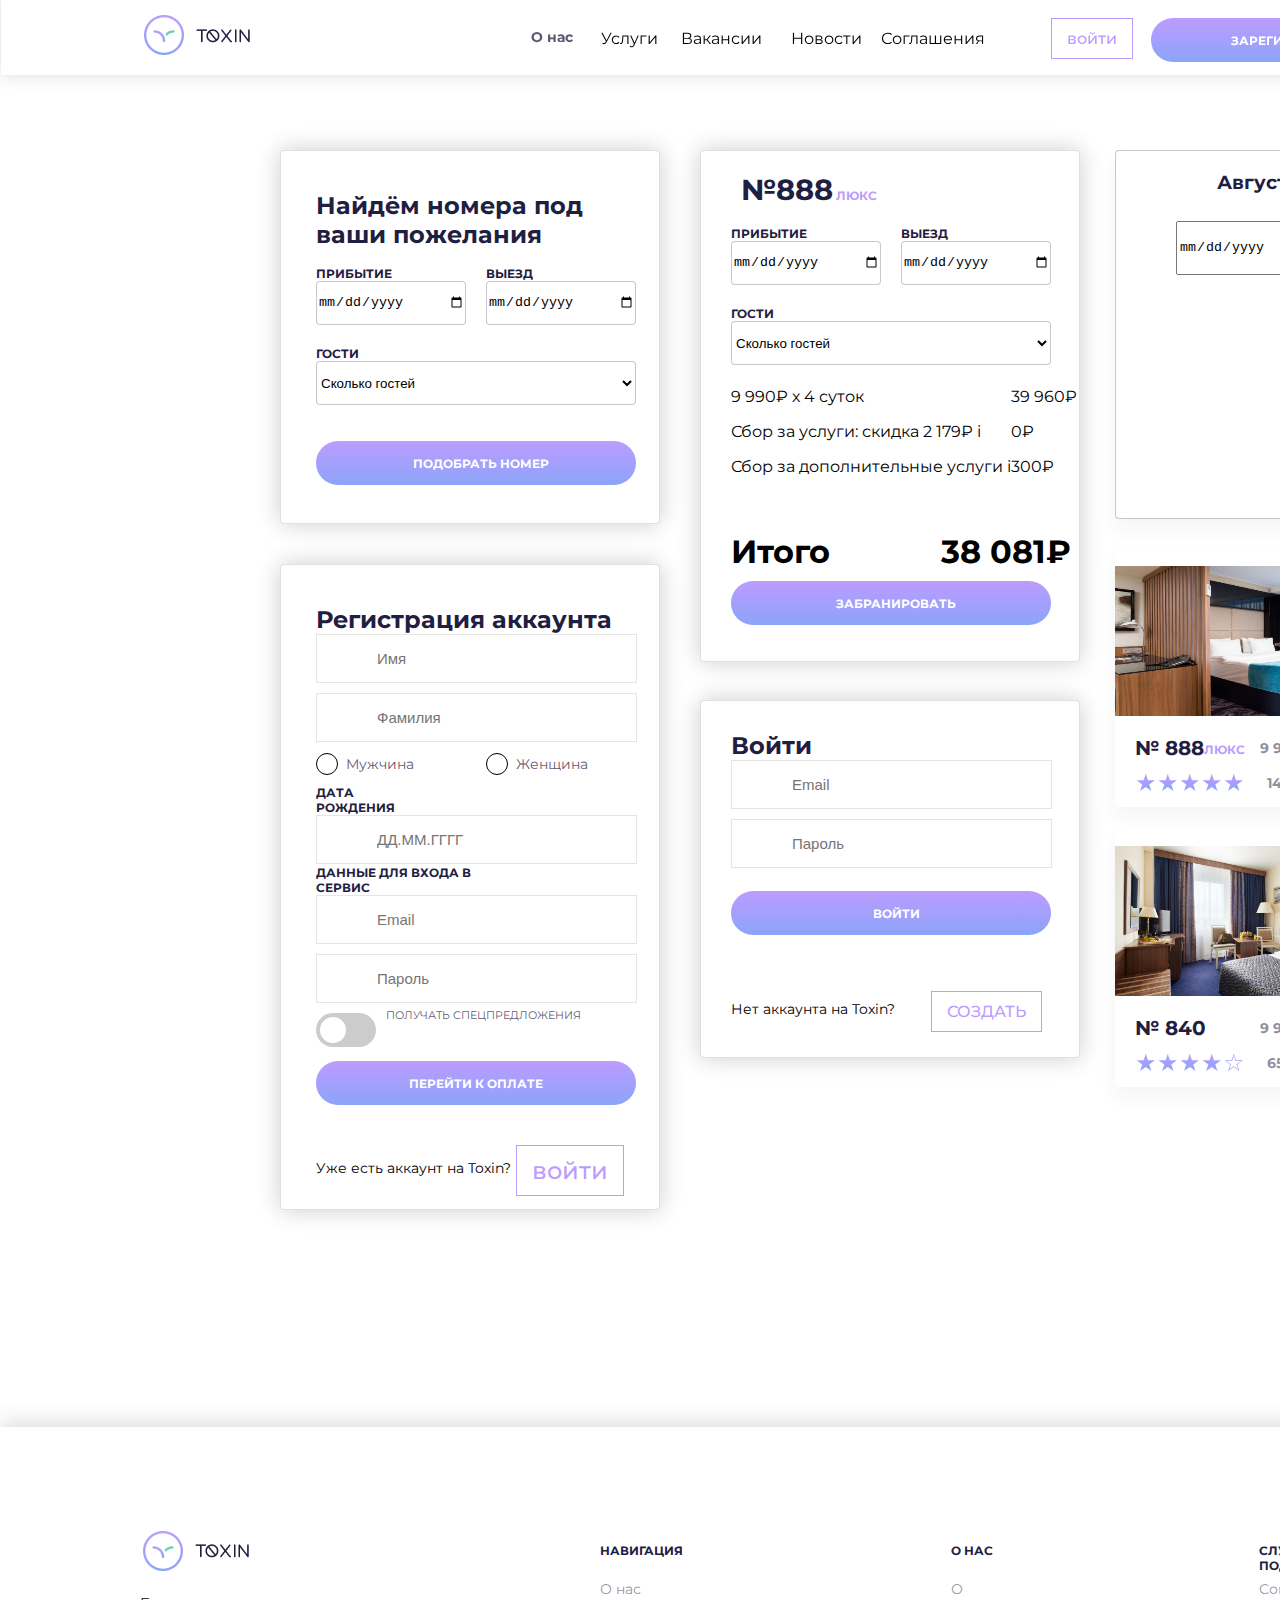
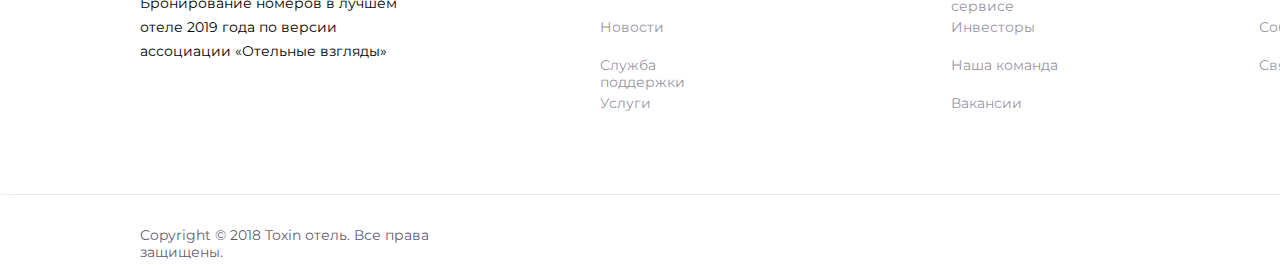
==== commit 12c3aa70: "add new html and css" ====
--- a/index.html
+++ b/index.html
@@ -2,8 +2,8 @@
 <html lang="en">
 <head>
     <meta charset="UTF-8">
+    <meta http-equiv="X-UA-Compatible" content="IE=edge">
     <link rel="stylesheet" href="index.css">
-    <meta http-equiv="X-UA-Compatible" content="IE=edge">
     <link rel="preconnect" href="https://fonts.googleapis.com">
 <link rel="preconnect" href="https://fonts.gstatic.com" crossorigin>
 <link href="https://fonts.googleapis.com/css2?family=Montserrat:ital,wght@0,200;0,400;0,600;1,200&display=swap" rel="stylesheet">
@@ -14,6 +14,28 @@
 </head>
 <body>
     <header>
+        <div class="container">
+            <div class="header-body">
+                <div class="logo">
+                    <a href="index.html">
+                        <img src="Screenshot_3.png">
+                    </a>
+                </div>
+                <div class="logo4">
+                    <a href="index.html">
+                        <img src="Screenshot_6.png">
+                    </a>
+                </div>
+                <div class="text">О нас</div>
+                <div class="text1">Услуги</div>
+                <div class="text2">Вакансии</div>
+                <div class="text3">Новости</div>
+                <div class="text4">Соглашения</div>
+                <div><p><a href="enter.html" class="login-button10">войти</a></p></div>
+                <div class="block_for_button10">
+                    <div><p><a href="reg.html" class="link-button10">зарегистрироваться</a></p>
+                </div>  
+            </div>
     </header>
     <main>
         <div class="Group"> 
@@ -154,7 +176,7 @@
         </div>
 
         <div class="Group6">
-        <p><img class="img1" src="img/room-business_002.788c4c20502cae038e66e118c369e7b7.jpg"></p>
+        <a href="№888.html"><p><img class="img1" src="img/room-business_002.788c4c20502cae038e66e118c369e7b7.jpg"></p></a>
         <div>
             <p class="pp">№ 888</p> <p class="mini-text2">люкс</p>
             <p class="pp1">9 990₽ в сутки</p>
@@ -169,6 +191,50 @@
         <p class="pp5">★★★★☆</p> <p class="pp6">65 Отзывов</p>
         </div>
     </main>
+    
+    <footer>
+        <div class="footer_block">
+            <div class="f_logo">
+                <img src="Screenshot_10.png">
+                <p class="f-p">Бронирование номеров в лучшем отеле 2019 года по версии ассоциации «Отельные взгляды»</p>
+            </div>
+                <p class="f-p1">навигация</p>
+                <p class="f-p2">О нас</p>
+                <p class="f-p3">Новости</p>
+                <p class="f-p4">Служба поддержки</p>    
+                <p class="f-p5">Услуги</p>
+                <p class="f-p6">о нас</p>
+                <p class="f-p7">О сервисе</p>
+                <p class="f-p8">Наша команда</p>
+                <p class="f-p9">Вакансии</p>
+                <p class="f-p10">Инвесторы</p>
+                <p class="f-p11">служба поддержки</p>
+                <p class="f-p12">Соглашения</p>
+                <p class="f-p13">Собщества</p>
+                <p class="f-p14">Связь с нами</p>
+                <p class="f-p15">подписка</p>
+                <p class="f-p16">Получайте специальные предложения и новости сервиса</p>
+                <div class="f_eml">
+                    <input type="email" class="input__txt" name="email" placeholder="Email">
+                </div>
+        </div>
+        <div class="undr_footer">
+            <div class="undr_p">
+                <p>Copyright © 2018 Toxin отель. Все права защищены.</p>
+            </div>
+            <div class="sbsin1">
+                <a href="#" class="tw1">
+                    <img src="Screenshot_7.png">
+                </a>
+                <a href="#" class="fcb1">
+                    <img src="Screenshot_8.png">
+                </a>
+                <a href="#" class="inst1">
+                    <img src="Screenshot_9.png">
+                </a>
+            </div>
+        </div> 
+    </footer>
 </body>
 </html> 
 </em>--- a/index.css
+++ b/index.css
@@ -1,3 +1,129 @@
+.container{
+    height: 72px;
+	position: fixed;
+	top: 0px;
+	background-color: #FFFFFF;
+	z-index: 2;
+	box-shadow: 0px 0px 16px 0px rgba(38, 38, 38, .16);
+}
+header .container{
+	padding: 5px;
+	margin: -7px;
+	width: 100%;
+}
+.header__body{
+	max-width: 960px;
+	margin: 0 auto;
+	display: flex;
+	justify-content: space-between;
+	align-items: center;
+	height: 72px;
+	
+}
+.logo{
+    position: absolute;
+width: 40px;
+height: 40px;
+left: 140px;
+top: 20px;
+}
+.logo4{
+	position: absolute;
+	width: 40px;
+	height: 40px;
+	left: 192px;
+	top: 29px;	
+}
+.text{
+    position: absolute;
+width: 43px;
+height: 18px;
+left: 530px;
+top: 36px;
+
+font-family: 'Montserrat';
+font-style: normal;
+font-weight: 700;
+font-size: 14px;
+line-height: 17px;
+
+color: rgba(31, 32, 65, 0.75);
+
+}
+.text1{
+	position: absolute;
+width: 43px;
+height: 18px;
+left: 600px;
+top: 36px;
+
+font-family: 'Montserrat';
+}
+.text2{
+	position: absolute;
+width: 43px;
+height: 18px;
+left: 680px;
+top: 36px;
+
+font-family: 'Montserrat';
+}
+.text3{
+	position: absolute;
+	width: 43px;
+	height: 18px;
+	left: 790px;
+	top: 36px;
+
+	font-family: 'Montserrat';
+}
+.text4{
+	position: absolute;
+	width: 43px;
+	height: 18px;
+	left: 880px;
+	top: 36px;
+
+	font-family: 'Montserrat';
+}
+.block_for_button10{
+    position: absolute;
+width: 320px;
+height: 44px;
+left: 1150px;
+top: 25px;
+
+/* Primary Gradient */
+
+background: linear-gradient(180deg, #BC9CFF 0%, #8BA4F9 100%);
+border-radius: 22px;
+}
+.link-button10{  
+    position: absolute;
+    width: 320px;
+    height: 28px;
+    left: 0px;
+    top: 15px;
+    
+    font-family: 'Montserrat';
+    font-style: normal;
+    font-weight: 700;
+    font-size: 12px;
+    line-height: 15px;
+    /* identical to box height */
+    
+    text-align: center;
+    text-transform: uppercase;
+    text-decoration: none;
+    
+    color: #ffffff;
+    
+}
+.login-button10{
+    position: absolute; top: 25px; left: 1050px; display: inline-block; padding: 10px 15px; font-weight: 500;
+    font-family: 'Montserrat'; text-decoration: none; 
+    border: 1px solid #BC9CFF; color: #BC9CFF;
+}
 .Group {
     position: absolute;
 width: 380px;
@@ -933,10 +1059,6 @@
 background-clip: text;
 text-fill-color : transparent;
 }
-
-.label{
-
-}
 .radio{
     display: none;
 }
@@ -1012,4 +1134,408 @@
 
 color: rgba(31, 32, 65, 0.75);
 
+}
+
+footer{
+	background-color: #ffffff;
+	
+background: #FFFFFF;
+box-shadow: 0px 10px 20px rgba(31, 32, 65, 0.05);
+
+ }
+ .footer_block{
+	position: absolute;
+width: 1903px;
+height: 367px;
+left: 0px;
+top: 1427px;
+
+background: #FFFFFF;
+
+
+box-shadow: 0px 0px 25px rgba(0, 0, 0, 0.2);
+
+ }
+ .f_logo{
+	position: absolute;
+	width: 40px;
+	height: 40px;
+	left: 140px;
+	top: 100px;
+ }
+ .f-p{
+	position: absolute;
+width: 260px;
+height: 72px;
+left: px;
+top: px;
+
+font-family: 'Montserrat';
+font-style: normal;
+font-weight: 400;
+font-size: 14px;
+line-height: 24px;
+ }
+ .f-p1{
+	position: absolute;
+	width: 83px;
+	height: 15px;
+	left: 600px;
+	top: 104px;
+	
+	font-family: 'Montserrat';
+	font-style: normal;
+	font-weight: 700;
+	font-size: 12px;
+	line-height: 15px;
+	/* identical to box height */
+	
+	text-transform: uppercase;
+	
+	/* Dark 100% */
+	
+	color: #1F2041;
+	
+ }
+ .f-p2{
+	position: absolute;
+	width: 42px;
+	height: 18px;
+	left: 600px;
+	top: 140px;
+	
+	font-family: 'Montserrat';
+	font-style: normal;
+	font-weight: 400;
+	font-size: 14px;
+	line-height: 17px;
+	
+	/* Dark 50% */
+	
+	color: rgba(31, 32, 65, 0.5);
+	
+ }
+ .f-p3{
+	position: absolute;
+	width: 62px;
+	height: 18px;
+	left: 600px;
+	top: 178px;
+	
+	font-family: 'Montserrat';
+	font-style: normal;
+	font-weight: 400;
+	font-size: 14px;
+	line-height: 17px;
+	
+	/* Dark 50% */
+	
+	color: rgba(31, 32, 65, 0.5);
+ }
+ .f-p4{
+	position: absolute;
+	width: 143px;
+	height: 18px;
+	left: 600px;
+	top: 216px;
+	
+	font-family: 'Montserrat';
+	font-style: normal;
+	font-weight: 400;
+	font-size: 14px;
+	line-height: 17px;
+	
+	/* Dark 50% */
+	
+	color: rgba(31, 32, 65, 0.5);
+	
+ }
+ .f-p5{
+	position: absolute;
+	width: 50px;
+	height: 18px;
+	left: 600px;
+	top: 254px;
+	
+	font-family: 'Montserrat';
+	font-style: normal;
+	font-weight: 400;
+	font-size: 14px;
+	line-height: 17px;
+	
+	/* Dark 50% */
+	
+	color: rgba(31, 32, 65, 0.5);
+	
+ }
+ .f-p6{
+	position: absolute;
+	width: 42px;
+	height: 15px;
+	left: 951px;
+	top: 104px;
+	
+	font-family: 'Montserrat';
+	font-style: normal;
+	font-weight: 700;
+	font-size: 12px;
+	line-height: 15px;
+	/* identical to box height */
+	
+	text-transform: uppercase;
+	
+	/* Dark 100% */
+	
+	color: #1F2041;
+	
+ }
+ .f-p7{
+	position: absolute;
+	width: 77px;
+	height: 18px;
+	left: 951px;
+	top: 140px;
+	
+	font-family: 'Montserrat';
+	font-style: normal;
+	font-weight: 400;
+	font-size: 14px;
+	line-height: 17px;
+	
+	/* Dark 50% */
+	
+	color: rgba(31, 32, 65, 0.5);
+	
+ }
+ .f-p8{
+	position: absolute;
+width: 108px;
+height: 18px;
+left: 951px;
+top: 216px;
+
+font-family: 'Montserrat';
+font-style: normal;
+font-weight: 400;
+font-size: 14px;
+line-height: 17px;
+
+/* Dark 50% */
+
+color: rgba(31, 32, 65, 0.5);
+
+ }
+ .f-p9{
+	position: absolute;
+	width: 77px;
+	height: 18px;
+	left: 951px;
+	top: 254px;
+	
+	font-family: 'Montserrat';
+	font-style: normal;
+	font-weight: 400;
+	font-size: 14px;
+	line-height: 17px;
+	
+	/* Dark 50% */
+	
+	color: rgba(31, 32, 65, 0.5);
+	
+ }
+ .f-p10{
+	position: absolute;
+	width: 77px;
+	height: 18px;
+	left: 951px;
+	top: 178px;
+	
+	font-family: 'Montserrat';
+	font-style: normal;
+	font-weight: 400;
+	font-size: 14px;
+	line-height: 17px;
+	
+	/* Dark 50% */
+	
+	color: rgba(31, 32, 65, 0.5);
+	
+ }
+ .f-p11{
+	position: absolute;
+	width: 149px;
+	height: 15px;
+	left: 1259px;
+	top: 104px;
+	
+	font-family: 'Montserrat';
+	font-style: normal;
+	font-weight: 700;
+	font-size: 12px;
+	line-height: 15px;
+	/* identical to box height */
+	
+	text-transform: uppercase;
+	
+	/* Dark 100% */
+	
+	color: #1F2041;
+	
+ }
+ .f-p12{
+	position: absolute;
+	width: 92px;
+	height: 18px;
+	left: 1259px;
+	top: 140px;
+	
+	font-family: 'Montserrat';
+	font-style: normal;
+	font-weight: 400;
+	font-size: 14px;
+	line-height: 17px;
+	
+	/* Dark 50% */
+	
+	color: rgba(31, 32, 65, 0.5);
+	
+ }
+ .f-p13{
+	position: absolute;
+	width: 90px;
+	height: 18px;
+	left: 1259px;
+	top: 178px;
+	
+	font-family: 'Montserrat';
+	font-style: normal;
+	font-weight: 400;
+	font-size: 14px;
+	line-height: 17px;
+	
+	/* Dark 50% */
+	
+	color: rgba(31, 32, 65, 0.5);
+	
+ }
+ .f-p14{
+	position: absolute;
+	width: 96px;
+	height: 18px;
+	left: 1259px;
+	top: 216px;
+	
+	font-family: 'Montserrat';
+	font-style: normal;
+	font-weight: 400;
+	font-size: 14px;
+	line-height: 17px;
+	
+	/* Dark 50% */
+	
+	color: rgba(31, 32, 65, 0.5);
+	
+ }
+ .f-p15{
+	position: absolute;
+	width: 76px;
+	height: 15px;
+	left: 1579px;
+	top: 104px;
+	
+	font-family: 'Montserrat';
+	font-style: normal;
+	font-weight: 700;
+	font-size: 12px;
+	line-height: 15px;
+	/* identical to box height */
+	
+	text-transform: uppercase;
+	
+	/* Dark 100% */
+	
+	color: #1F2041;
+	
+ }
+ .f-p16{
+	position: absolute;
+	width: 260px;
+	height: 48px;
+	left: 1579px;
+	top: 140px;
+	
+	font-family: 'Montserrat';
+	font-style: normal;
+	font-weight: 400;
+	font-size: 14px;
+	line-height: 24px;
+	/* or 171% */
+	
+	
+	/* Dark 75% */
+	
+	color: rgba(31, 32, 65, 0.75);
+	
+ }
+ .input__txt{
+    width: 100; margin-bottom: 10px; padding: 15px 60px; border: 1px solid #e5e5e5;
+    font-size: 15px; color: #413d4b; outline: none;
+}
+.f_eml{
+	position: absolute;
+	top: 208px;
+	left: 1579px;
+}
+.undr_footer{
+	position: absolute;
+width: 1903px;
+height: 70px;
+left: 0px;
+top: 1795px;
+
+background: #FFFFFF;
+box-shadow: 0px 10px 20px rgba(31, 32, 65, 0.05);
+}
+.undr_p{
+	position: absolute;
+width: 372px;
+height: 18px;
+left: 140px;
+top: 18px;
+
+font-family: 'Montserrat';
+font-style: normal;
+font-weight: 400;
+font-size: 14px;
+line-height: 17px;
+
+/* Dark 75% */
+
+color: rgba(31, 32, 65, 0.75);
+}
+.sbsin1{
+	position: absolute;
+	width: px;
+	height: px;
+}
+.tw1{
+	position: absolute;
+	width: 24px;
+	height: 24px;
+	left: 1675px;
+	top: 20px;
+}
+.fcb1{
+	position: absolute;
+	width: 24px;
+	height: 24px;
+	left: 1719px;
+	top: 23px;
+}
+.inst1{
+	position: absolute;
+	width: 24px;
+	height: 24px;
+	left: 1763px;
+	top: 23px;
 }